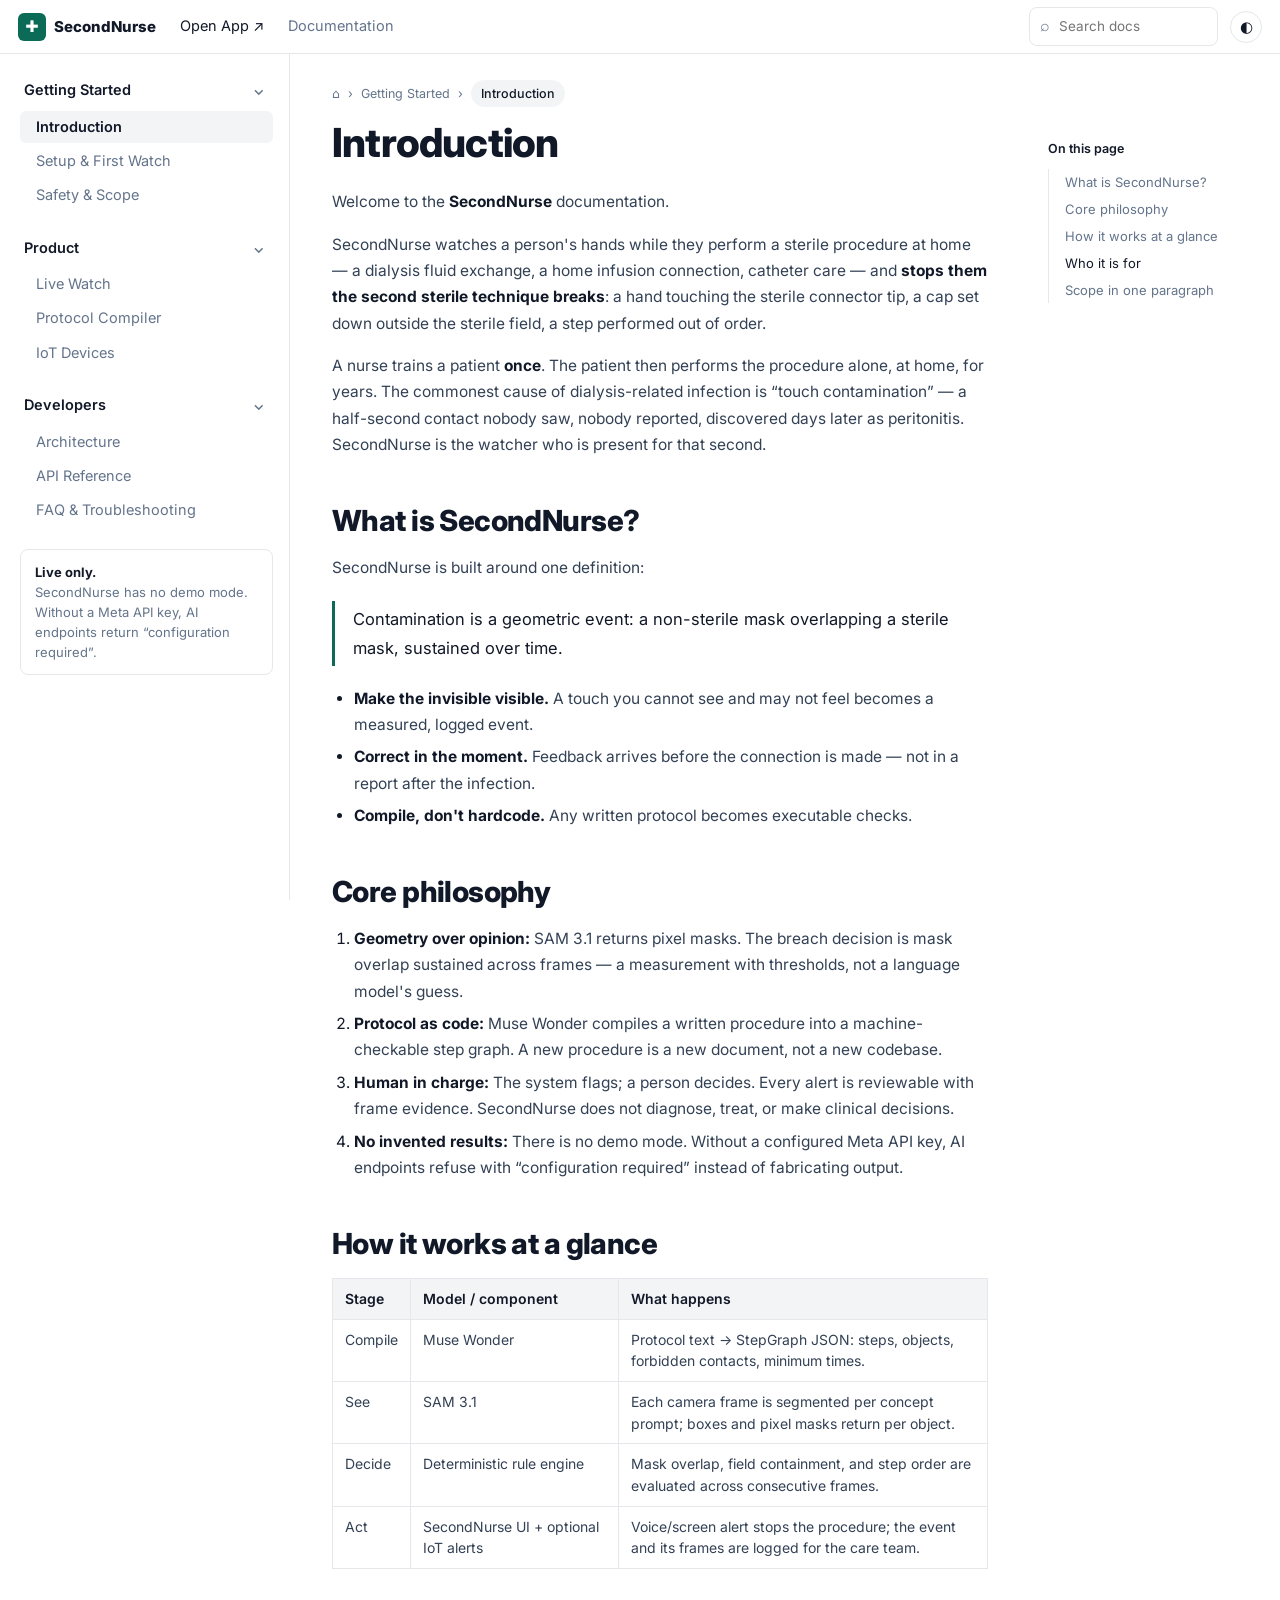
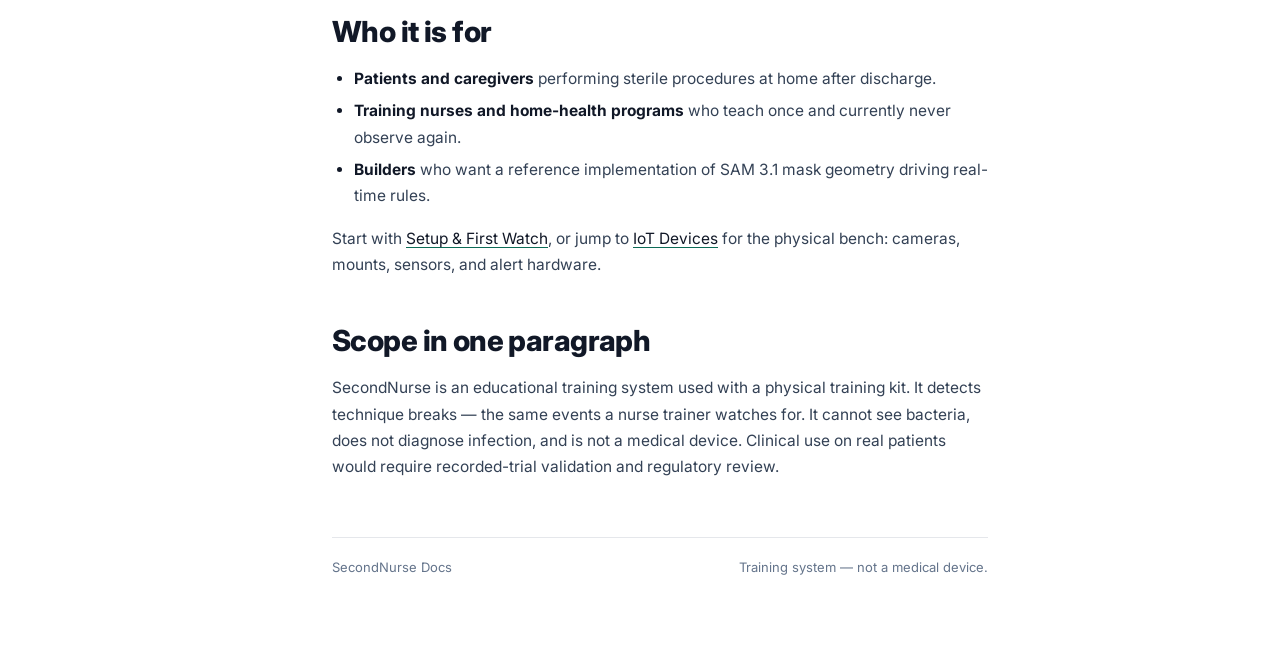
==== docs/index.html @ 6e755571 "Remove demo fully (live-only product) + full docs folder in CatWallet GitBook style with IoT devices" ====
<!doctype html>
<html lang="en"><head><meta charset="utf-8"><meta name="viewport" content="width=device-width,initial-scale=1">
<title>Introduction | SecondNurse Docs</title>
<meta name="description" content="SecondNurse documentation: Introduction. Live sterile-technique training with Muse Wonder and SAM 3.1.">
<link rel="icon" href="data:image/svg+xml,%3Csvg xmlns='http://www.w3.org/2000/svg' viewBox='0 0 24 24'%3E%3Cpath d='M12 3l7 2.6v5.2c0 4.6-3 7.7-7 9.2-4-1.5-7-4.6-7-9.2V5.6L12 3z' fill='none' stroke='%230C6B57' stroke-width='1.8'/%3E%3C/svg%3E">
<link rel="preconnect" href="https://fonts.googleapis.com"><link rel="preconnect" href="https://fonts.gstatic.com" crossorigin>
<link href="https://fonts.googleapis.com/css2?family=Inter:wght@400;500;600;800&family=IBM+Plex+Mono:wght@400;500&display=swap" rel="stylesheet">
<link rel="stylesheet" href="docs.css"></head>
<body>
<header class="topbar">
  <a class="brand" href="index.html"><span class="brand-mark">✚</span> SecondNurse</a>
  <a class="top-link" href="../" target="_blank" rel="noopener">Open App ↗</a>
  <a class="top-link is-current" href="index.html">Documentation</a>
  <div class="top-actions"><label class="search"><span>⌕</span><input id="nav-search" type="search" placeholder="Search docs" aria-label="Search docs"></label>
  <button id="theme-toggle" class="theme-toggle" aria-label="Toggle dark mode">◐</button></div>
</header>
<div class="layout">
  <aside class="sidebar" id="sidebar"><nav><div class="nav-group"><button class="nav-group-head" aria-expanded="true">Getting Started<span class="chev">⌄</span></button><div class="nav-items"><a class="nav-item is-active" href="index.html">Introduction</a><a class="nav-item" href="getting-started.html">Setup & First Watch</a><a class="nav-item" href="safety.html">Safety & Scope</a></div></div><div class="nav-group"><button class="nav-group-head" aria-expanded="true">Product<span class="chev">⌄</span></button><div class="nav-items"><a class="nav-item" href="live-watch.html">Live Watch</a><a class="nav-item" href="protocol-compiler.html">Protocol Compiler</a><a class="nav-item" href="iot-devices.html">IoT Devices</a></div></div><div class="nav-group"><button class="nav-group-head" aria-expanded="true">Developers<span class="chev">⌄</span></button><div class="nav-items"><a class="nav-item" href="architecture.html">Architecture</a><a class="nav-item" href="api-reference.html">API Reference</a><a class="nav-item" href="troubleshooting.html">FAQ & Troubleshooting</a></div></div></nav>
    <div class="side-note"><strong>Live only.</strong><br>SecondNurse has no demo mode. Without a Meta API key, AI endpoints return “configuration required”.</div>
  </aside>
  <main class="content">
    <nav class="breadcrumb" aria-label="Breadcrumb"><a href="index.html">⌂</a><span>›</span><span>Getting Started</span><span>›</span><span class="crumb-pill">Introduction</span></nav>

<h1>Introduction</h1>
<p>Welcome to the <strong>SecondNurse</strong> documentation.</p>
<p>SecondNurse watches a person's hands while they perform a sterile procedure at home — a dialysis fluid exchange, a home infusion connection, catheter care — and <strong>stops them the second sterile technique breaks</strong>: a hand touching the sterile connector tip, a cap set down outside the sterile field, a step performed out of order.</p>
<p>A nurse trains a patient <strong>once</strong>. The patient then performs the procedure alone, at home, for years. The commonest cause of dialysis-related infection is “touch contamination” — a half-second contact nobody saw, nobody reported, discovered days later as peritonitis. SecondNurse is the watcher who is present for that second.</p>
<h2>What is SecondNurse?</h2>
<p>SecondNurse is built around one definition:</p>
<blockquote>Contamination is a geometric event: a non-sterile mask overlapping a sterile mask, sustained over time.</blockquote>
<ul>
<li><strong>Make the invisible visible.</strong> A touch you cannot see and may not feel becomes a measured, logged event.</li>
<li><strong>Correct in the moment.</strong> Feedback arrives before the connection is made — not in a report after the infection.</li>
<li><strong>Compile, don't hardcode.</strong> Any written protocol becomes executable checks.</li>
</ul>
<h2>Core philosophy</h2>
<ol>
<li><strong>Geometry over opinion:</strong> SAM 3.1 returns pixel masks. The breach decision is mask overlap sustained across frames — a measurement with thresholds, not a language model's guess.</li>
<li><strong>Protocol as code:</strong> Muse Wonder compiles a written procedure into a machine-checkable step graph. A new procedure is a new document, not a new codebase.</li>
<li><strong>Human in charge:</strong> The system flags; a person decides. Every alert is reviewable with frame evidence. SecondNurse does not diagnose, treat, or make clinical decisions.</li>
<li><strong>No invented results:</strong> There is no demo mode. Without a configured Meta API key, AI endpoints refuse with “configuration required” instead of fabricating output.</li>
</ol>
<h2>How it works at a glance</h2>
<table><thead><tr><th>Stage</th><th>Model / component</th><th>What happens</th></tr></thead><tbody>
<tr><td>Compile</td><td>Muse Wonder</td><td>Protocol text → StepGraph JSON: steps, objects, forbidden contacts, minimum times.</td></tr>
<tr><td>See</td><td>SAM 3.1</td><td>Each camera frame is segmented per concept prompt; boxes and pixel masks return per object.</td></tr>
<tr><td>Decide</td><td>Deterministic rule engine</td><td>Mask overlap, field containment, and step order are evaluated across consecutive frames.</td></tr>
<tr><td>Act</td><td>SecondNurse UI + optional IoT alerts</td><td>Voice/screen alert stops the procedure; the event and its frames are logged for the care team.</td></tr>
</tbody></table>
<h2>Who it is for</h2>
<ul>
<li><strong>Patients and caregivers</strong> performing sterile procedures at home after discharge.</li>
<li><strong>Training nurses and home-health programs</strong> who teach once and currently never observe again.</li>
<li><strong>Builders</strong> who want a reference implementation of SAM 3.1 mask geometry driving real-time rules.</li>
</ul>
<p>Start with <a href="getting-started.html">Setup &amp; First Watch</a>, or jump to <a href="iot-devices.html">IoT Devices</a> for the physical bench: cameras, mounts, sensors, and alert hardware.</p>
<h2>Scope in one paragraph</h2>
<p>SecondNurse is an educational training system used with a physical training kit. It detects technique breaks — the same events a nurse trainer watches for. It cannot see bacteria, does not diagnose infection, and is not a medical device. Clinical use on real patients would require recorded-trial validation and regulatory review.</p>

    <footer class="doc-footer"><span>SecondNurse Docs</span><span>Training system — not a medical device.</span></footer>
  </main>
  <aside class="toc"><p class="toc-title">On this page</p><nav id="toc"></nav></aside>
</div>
<button id="menu-toggle" class="menu-toggle" aria-label="Open navigation">☰ Docs</button>
<script src="docs.js"></script>
</body></html>
---- docs/docs.css ----
/* SecondNurse Docs — GitBook-style shell (after docs.catwallet.io):
   monochrome, flat, content-first. No shadows, no gradients. */
:root{
  --bg:#FFFFFF; --text:#111827; --body:#334155; --muted:#64748B;
  --border:#E5E7EB; --active:#F3F4F6; --hover:#F8F9FA; --code-bg:#F6F7F8;
  --accent:#0C6B57; --accent-soft:#E4EFE9;
  --font:"Inter",-apple-system,system-ui,"Segoe UI",sans-serif;
  --mono:"IBM Plex Mono",ui-monospace,Menlo,Consolas,monospace;
}
[data-theme="dark"]{
  --bg:#0B0B0C; --text:#F4F4F5; --body:#C3CAD2; --muted:#8A94A3;
  --border:#26282C; --active:#1B1D20; --hover:#15171A; --code-bg:#141518;
  --accent:#3EC9A7; --accent-soft:#122B25;
}
*{box-sizing:border-box}
html{scroll-behavior:smooth}
body{margin:0;background:var(--bg);color:var(--body);font-family:var(--font);font-size:15.5px;line-height:1.7;-webkit-font-smoothing:antialiased}
a{color:var(--text);text-decoration-color:var(--accent);text-underline-offset:3px}
a:hover{color:var(--accent)}

/* header */
.topbar{position:sticky;top:0;z-index:30;height:54px;display:flex;align-items:center;gap:24px;padding:0 18px;background:var(--bg);border-bottom:1px solid var(--border)}
.brand{display:flex;align-items:center;gap:8px;color:var(--text);text-decoration:none;font-weight:800;font-size:15px}
.brand-mark{display:grid;place-items:center;width:28px;height:28px;border-radius:6px;background:var(--accent);color:#fff;font-size:16px}
.top-link{color:var(--text);text-decoration:none;font-size:14.5px}
.top-link.is-current{color:var(--muted)}
.top-actions{margin-left:auto;display:flex;align-items:center;gap:12px}
.search{display:flex;align-items:center;gap:7px;border:1px solid var(--border);border-radius:8px;padding:5px 10px;color:var(--muted);background:var(--bg)}
.search input{border:0;outline:0;background:transparent;color:var(--text);font:inherit;font-size:13.5px;width:150px}
.theme-toggle{width:32px;height:32px;border-radius:50%;border:1px solid var(--border);background:var(--bg);color:var(--text);cursor:pointer;font-size:15px}

/* layout */
.layout{display:grid;grid-template-columns:290px minmax(0,1fr) 250px;max-width:1440px;margin:0 auto;align-items:start}
.sidebar{position:sticky;top:54px;height:calc(100vh - 54px);overflow:auto;border-right:1px solid var(--border);padding:18px 16px 32px 20px}
.content{padding:26px 42px 80px;max-width:850px;min-width:0}
.toc{position:sticky;top:54px;padding:84px 20px 0 18px;height:fit-content}

/* sidebar nav */
.nav-group{margin-bottom:18px}
.nav-group-head{display:flex;justify-content:space-between;align-items:center;width:100%;background:none;border:0;padding:6px 8px 6px 4px;font:inherit;font-size:14.5px;font-weight:600;color:var(--text);cursor:pointer;text-align:left}
.chev{color:var(--muted);transition:transform .2s}
.nav-group.is-closed .chev{transform:rotate(-90deg)}
.nav-group.is-closed .nav-items{display:none}
.nav-item{display:block;padding:6px 12px 6px 16px;margin:2px 0;border-radius:6px;color:var(--muted);text-decoration:none;font-size:14.5px;line-height:1.4}
.nav-item:hover{background:var(--hover);color:var(--text)}
.nav-item.is-active{background:var(--active);color:var(--text);font-weight:600}
.nav-item.is-hidden{display:none}
.side-note{margin-top:22px;border:1px solid var(--border);border-radius:8px;padding:12px 14px;font-size:13px;color:var(--muted);line-height:1.55}
.side-note strong{color:var(--text)}

/* breadcrumb */
.breadcrumb{display:flex;align-items:center;gap:8px;font-size:12.5px;color:var(--muted);margin-bottom:14px}
.breadcrumb a{color:var(--muted);text-decoration:none}
.crumb-pill{background:var(--active);color:var(--text);padding:3px 10px;border-radius:999px;font-weight:500}

/* prose */
h1{font-size:40px;font-weight:800;line-height:1.1;letter-spacing:-.02em;color:var(--text);margin:6px 0 24px}
h2{font-size:29px;font-weight:800;line-height:1.2;letter-spacing:-.02em;color:var(--text);margin:46px 0 16px}
h3{font-size:19px;font-weight:700;line-height:1.3;color:var(--text);margin:30px 0 10px}
p{margin:0 0 16px}
ul,ol{margin:0 0 16px;padding-left:22px}
li{margin:6px 0}
li::marker{color:var(--text)}
strong{color:var(--text);font-weight:700}
blockquote{margin:20px 0;padding:4px 0 4px 18px;border-left:3px solid var(--accent);color:var(--text);font-size:16.5px}
code{font-family:var(--mono);font-size:.86em;background:var(--code-bg);border:1px solid var(--border);border-radius:5px;padding:1px 5px;color:var(--text)}
pre{background:var(--code-bg);border:1px solid var(--border);border-radius:8px;padding:16px;overflow:auto;margin:0 0 18px}
pre code{background:none;border:0;padding:0;font-size:13px;line-height:1.6}
table{width:100%;border-collapse:collapse;margin:6px 0 20px;font-size:14px;display:block;overflow-x:auto}
th,td{border:1px solid var(--border);padding:9px 12px;text-align:left;vertical-align:top;line-height:1.55}
th{background:var(--active);color:var(--text);font-weight:600;white-space:nowrap}
.doc-footer{margin-top:56px;padding-top:18px;border-top:1px solid var(--border);display:flex;justify-content:space-between;gap:16px;flex-wrap:wrap;color:var(--muted);font-size:13px}

/* toc */
.toc-title{font-size:12.5px;font-weight:600;color:var(--text);margin:0 0 10px}
#toc{border-left:1px solid var(--border);padding-left:16px}
#toc a{display:block;padding:4px 0;color:var(--muted);text-decoration:none;font-size:13px;line-height:1.45}
#toc a.sub{padding-left:14px}
#toc a:hover,#toc a.is-active{color:var(--text)}

.menu-toggle{display:none}
@media (max-width:1200px){.toc{display:none}.layout{grid-template-columns:290px minmax(0,1fr)}}
@media (max-width:820px){
  .layout{grid-template-columns:1fr}
  .sidebar{position:fixed;inset:54px auto 0 0;width:290px;background:var(--bg);z-index:40;transform:translateX(-100%);transition:transform .25s}
  body.nav-open .sidebar{transform:none}
  .content{padding:22px 18px 70px}
  .search{display:none}
  .menu-toggle{display:block;position:fixed;right:16px;bottom:16px;z-index:50;background:var(--text);color:var(--bg);border:0;border-radius:999px;padding:12px 18px;font:inherit;font-weight:600;cursor:pointer}
  h1{font-size:32px}h2{font-size:24px}
}
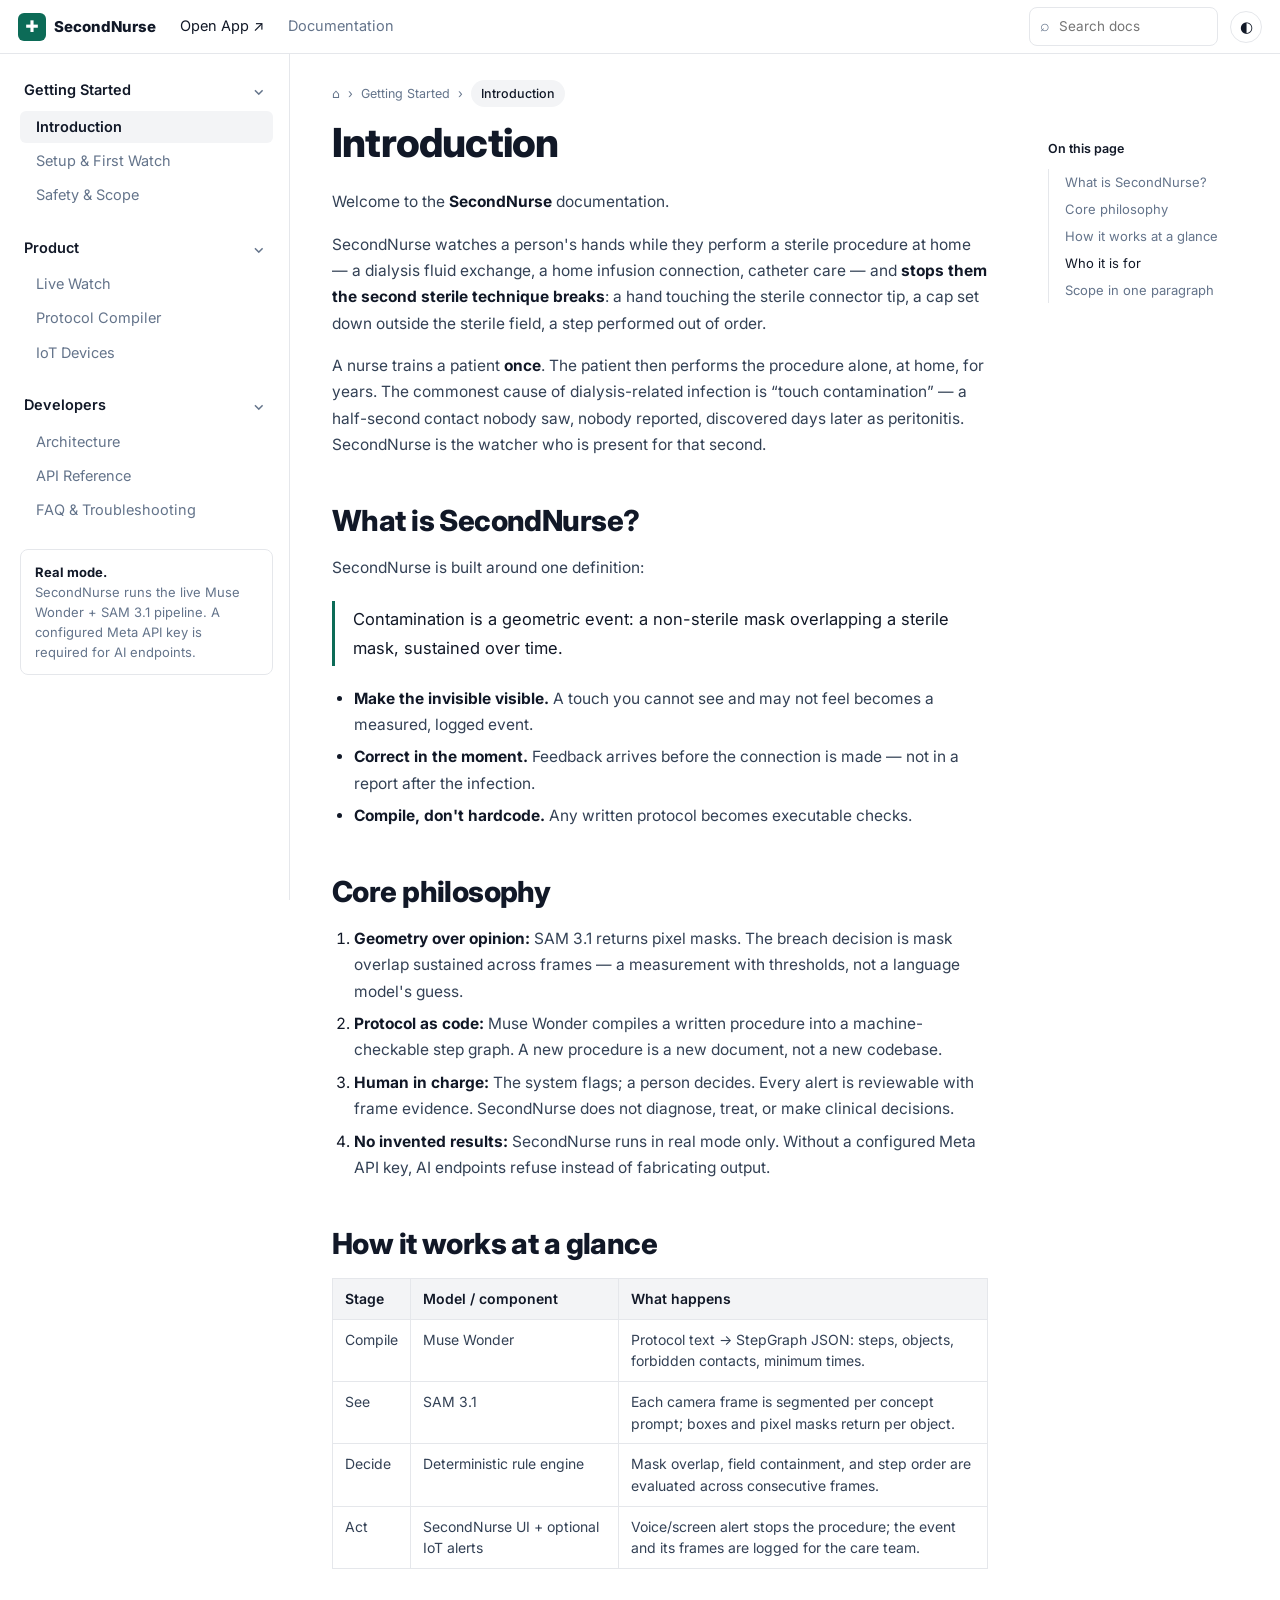
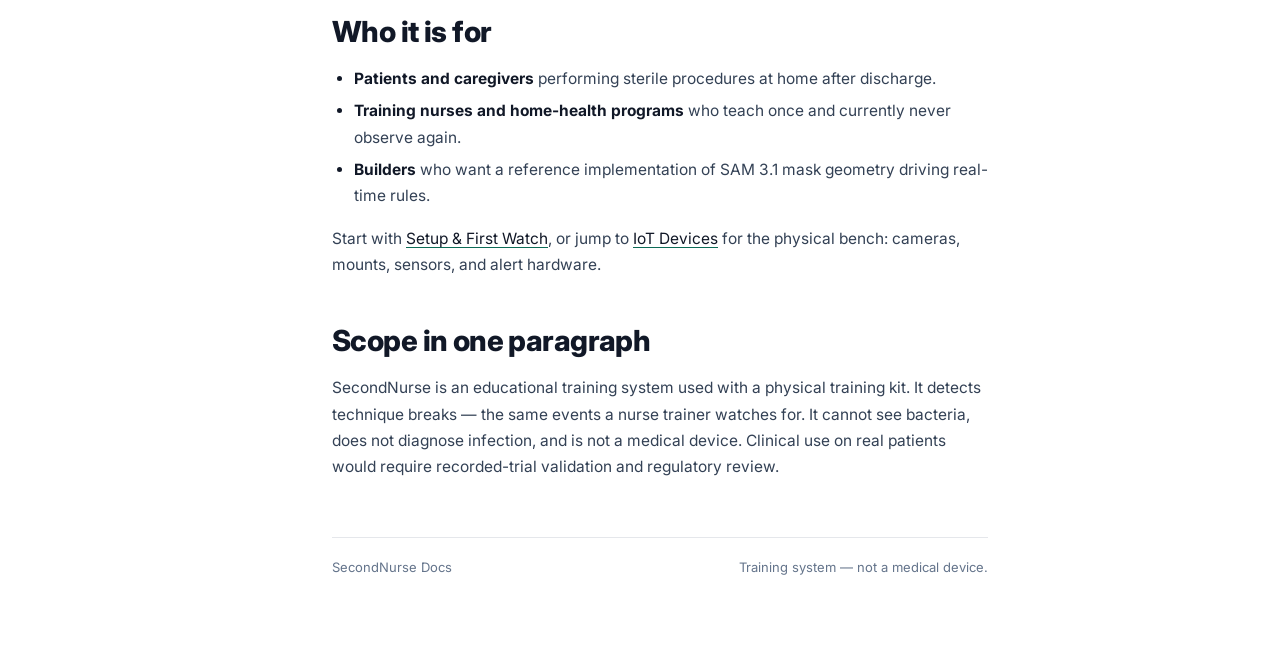
==== commit 9a927f42: "Docs: IoT becomes roadmap-only (no build costs); web presents real mode only" ====
--- a/docs/index.html
+++ b/docs/index.html
@@ -16,7 +16,7 @@
 </header>
 <div class="layout">
   <aside class="sidebar" id="sidebar"><nav><div class="nav-group"><button class="nav-group-head" aria-expanded="true">Getting Started<span class="chev">⌄</span></button><div class="nav-items"><a class="nav-item is-active" href="index.html">Introduction</a><a class="nav-item" href="getting-started.html">Setup & First Watch</a><a class="nav-item" href="safety.html">Safety & Scope</a></div></div><div class="nav-group"><button class="nav-group-head" aria-expanded="true">Product<span class="chev">⌄</span></button><div class="nav-items"><a class="nav-item" href="live-watch.html">Live Watch</a><a class="nav-item" href="protocol-compiler.html">Protocol Compiler</a><a class="nav-item" href="iot-devices.html">IoT Devices</a></div></div><div class="nav-group"><button class="nav-group-head" aria-expanded="true">Developers<span class="chev">⌄</span></button><div class="nav-items"><a class="nav-item" href="architecture.html">Architecture</a><a class="nav-item" href="api-reference.html">API Reference</a><a class="nav-item" href="troubleshooting.html">FAQ & Troubleshooting</a></div></div></nav>
-    <div class="side-note"><strong>Live only.</strong><br>SecondNurse has no demo mode. Without a Meta API key, AI endpoints return “configuration required”.</div>
+    <div class="side-note"><strong>Real mode.</strong><br>SecondNurse runs the live Muse Wonder + SAM 3.1 pipeline. A configured Meta API key is required for AI endpoints.</div>
   </aside>
   <main class="content">
     <nav class="breadcrumb" aria-label="Breadcrumb"><a href="index.html">⌂</a><span>›</span><span>Getting Started</span><span>›</span><span class="crumb-pill">Introduction</span></nav>
@@ -38,7 +38,7 @@
 <li><strong>Geometry over opinion:</strong> SAM 3.1 returns pixel masks. The breach decision is mask overlap sustained across frames — a measurement with thresholds, not a language model's guess.</li>
 <li><strong>Protocol as code:</strong> Muse Wonder compiles a written procedure into a machine-checkable step graph. A new procedure is a new document, not a new codebase.</li>
 <li><strong>Human in charge:</strong> The system flags; a person decides. Every alert is reviewable with frame evidence. SecondNurse does not diagnose, treat, or make clinical decisions.</li>
-<li><strong>No invented results:</strong> There is no demo mode. Without a configured Meta API key, AI endpoints refuse with “configuration required” instead of fabricating output.</li>
+<li><strong>No invented results:</strong> SecondNurse runs in real mode only. Without a configured Meta API key, AI endpoints refuse instead of fabricating output.</li>
 </ol>
 <h2>How it works at a glance</h2>
 <table><thead><tr><th>Stage</th><th>Model / component</th><th>What happens</th></tr></thead><tbody>
